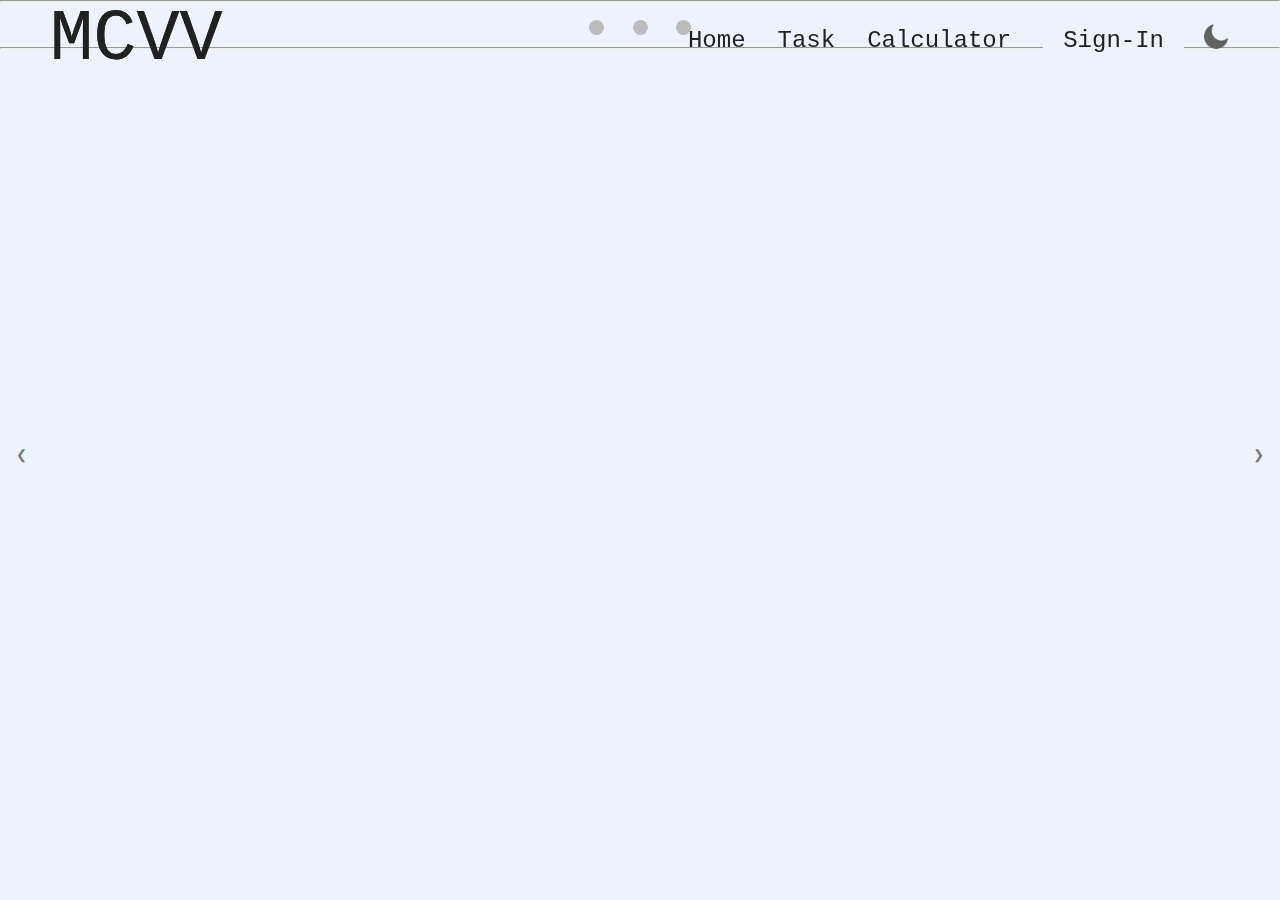
==== slideshow.html @ 5df7d218 "Initial commit" ====
<!DOCTYPE html>
<html lang="en">
	<head>
		<meta charset="UTF-8">
		<meta http-equiv="X-UA-Compatible" content="IE=edge">
		<meta name="viewport" content="width=device-width, initial-scale=1.0">
		<title>MCVV</title>

		<link rel="stylesheet" href="./css/main.css">
		<link rel="stylesheet" href="./css/modules/slideshow.css">
		<script type="module" src="./js/main.js"></script>
	</head>
	<body>
		<header>
			<nav class="navbar">
				<div class="navbar__container">
					<a href="./index.html" id="navbar__logo">
					MCVV</a>
					<div class="navbar__toggle" id="mobile-menu">
						<span class="bar"></span> <span class="bar"></span>
						<span class="bar"></span>
					</div>
					<ul class="navbar__menu">
						<li class="navbar__item">
							<a href="./index.html" class="navbar__links">
								<div>Home</div>
							</a>
						</li>
						<li class="navbar__item">
							<a href="./task-list.html" class="navbar__links">
								<div>Task</div>
							</a>
						</li>
						<li class="navbar__item">
							<a href="./calculator.html" class="navbar__links">
								<div>Calculator</div>
							</a>
						</li>
						<li class="navbar__button">
							<a href="./sign-in.html" class="navbar__button-sign">
								<div>Sign-In</div>
							</a>
						</li>
						<div class="theme__container">
							<img src="./assets/icons/moon.png" id="icon">
						</div>
					</ul>
				</div>
			</nav>
		</header>

		<hr>

		<main>

			<!-- Slideshow section -->

			<section class="slideshow__container">				
				
				<figure class="slideshow__images fade">
					<div class="slideshow__image--number"> 
						<div class="number__white"> 1 / 3 </div>
					</div>
					<img src="./assets/images/1200px/domie-sharpin-eRgFlbnzb48-unsplash.jpg" 
					style="width:100%">
					<figcaption class="slideshow__figcaption">Domie Sharpin, Unsplash</figcaption>
				</figure>

				<figure class="slideshow__images fade">
					<div class="slideshow__image--number"> 
						<div class="number__white"> 2 / 3 </div>
					</div>
					<img src="./assets/images/1200px/joe-burr-cqdC7nVkgdE-unsplash.jpg" 
					style="width:100%">
					<figcaption class="slideshow__figcaption">Joe Burr, Unsplash</figcaption>
				</figure>

				<figure class="slideshow__images fade">
					<div class="slideshow__image--number"> 
						<div class="number__black"> 3 / 3 </div>
					</div>	
					<img src="./assets/images/1200px/wolfgang-hasselmann-Jo0YFmHBxw4-unsplash.jpg" 
					style="width:100%">
					<figcaption class="slideshow__figcaption">Wolfgang Hasselmann, Unsplash</figcaption>
				</figure>

			</section>

			<!-- Next & previous buttons -->
			<button class="previous" onclick="plusSlides(-1)">&#10094;</button>
			<button class="next" onclick="plusSlides(1)">&#10095;</button>

			<!-- <button class="previous">&#10094;</button>
			<button class="next">&#10095;</button> -->
			
				<!-- The dots/circles -->			
			<div style="text-align:center">
				<span class="dot" onclick="currentSlide(1)"></span>
				<span class="dot" onclick="currentSlide(2)"></span>
				<span class="dot" onclick="currentSlide(3)"></span>
			</div>

			<!-- <div style="text-align:center">
				<span class="dot"></span>
				<span class="dot"></span>
				<span class="dot"></span>
			</div> -->
			<hr>

		</main>

		<footer></footer>
	</body>
</html>
---- css/main.css ----
@import './variables.css';
@import './reset.css';
@import './base.css';

@import './modules/footer.css';
@import './modules/header.css';
---- css/modules/slideshow.css ----
.slideshow__container {
	max-width: 1000px;
  	position: relative;
  	margin: auto;
}

/* Images, hidden by default */
.slideshow__images {
	display: none;
	text-align: center;
}

/* Image number 1 / 3 & Figcaption */
.slideshow__image--number {
	font-size: 1rem;
	padding: 8px 12px;
	position: absolute;
	top: 10;
}

.number__white {
	color: #f2f2f2;
}

.number__black {
	color: #000;
}

.slideshow__figcaption {
	color: #f2f2f2;
	font-size: 1rem;
	padding: 8px 12px;
	/* position: absolute; */
	text-align: center;
}

/* Next & previous buttons */
.previous, .next {
	cursor: pointer;
	position: absolute;
	top: 50%;
	width: auto;
	margin-top: -22px;
	padding: 16px;
	color: #000;
	font-weight: bold;
	font-size: 18px;
	transition: 0.6s ease;
	border-radius: 0 5px 5px 0;
	user-select: none;
	opacity: 0.5;
}
 
.previous {
	left: 0;
}

.next {
	right: 0;
	border-radius: 5px 0 0 5px;
}

.previous:hover, .next:hover {
	background-color: rgba(0,0,0,0.8);
}

/* The dots/bullets/indicators */
.dot {
	cursor: pointer;
	height: 15px;
	width: 15px;
	margin: 0 2px;
	background-color: #bbb;
	border-radius: 50%;
	display: inline-block;
	transition: background-color 0.6s ease;
}

.active, .dot:hover {
	background-color: #717171;
}

/* Fading animation */
.fade {
	animation-name: fade;
	animation-duration: 1.5s;
}

@keyframes fade {
	from {opacity: .4}
	to {opacity: 1}
}
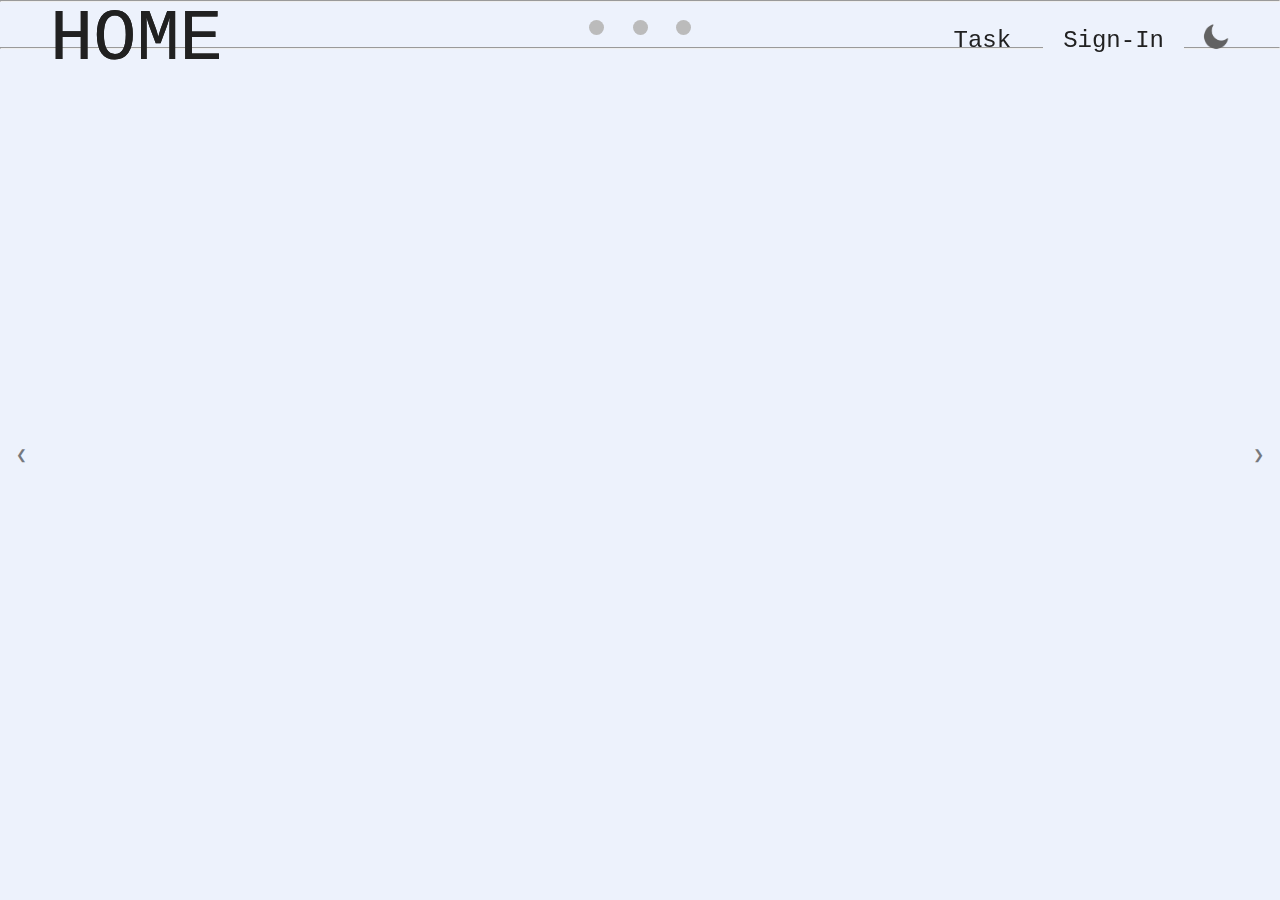
==== commit 4d587efe: "Changed logo to home, removed list items" ====
--- a/slideshow.html
+++ b/slideshow.html
@@ -15,25 +15,20 @@
 			<nav class="navbar">
 				<div class="navbar__container">
 					<a href="./index.html" id="navbar__logo">
-					MCVV</a>
+					HOME</a>
 					<div class="navbar__toggle" id="mobile-menu">
 						<span class="bar"></span> <span class="bar"></span>
 						<span class="bar"></span>
 					</div>
 					<ul class="navbar__menu">
-						<li class="navbar__item">
+						<!-- <li class="navbar__item">
 							<a href="./index.html" class="navbar__links">
 								<div>Home</div>
 							</a>
-						</li>
+						</li> -->
 						<li class="navbar__item">
 							<a href="./task-list.html" class="navbar__links">
 								<div>Task</div>
-							</a>
-						</li>
-						<li class="navbar__item">
-							<a href="./calculator.html" class="navbar__links">
-								<div>Calculator</div>
 							</a>
 						</li>
 						<li class="navbar__button">
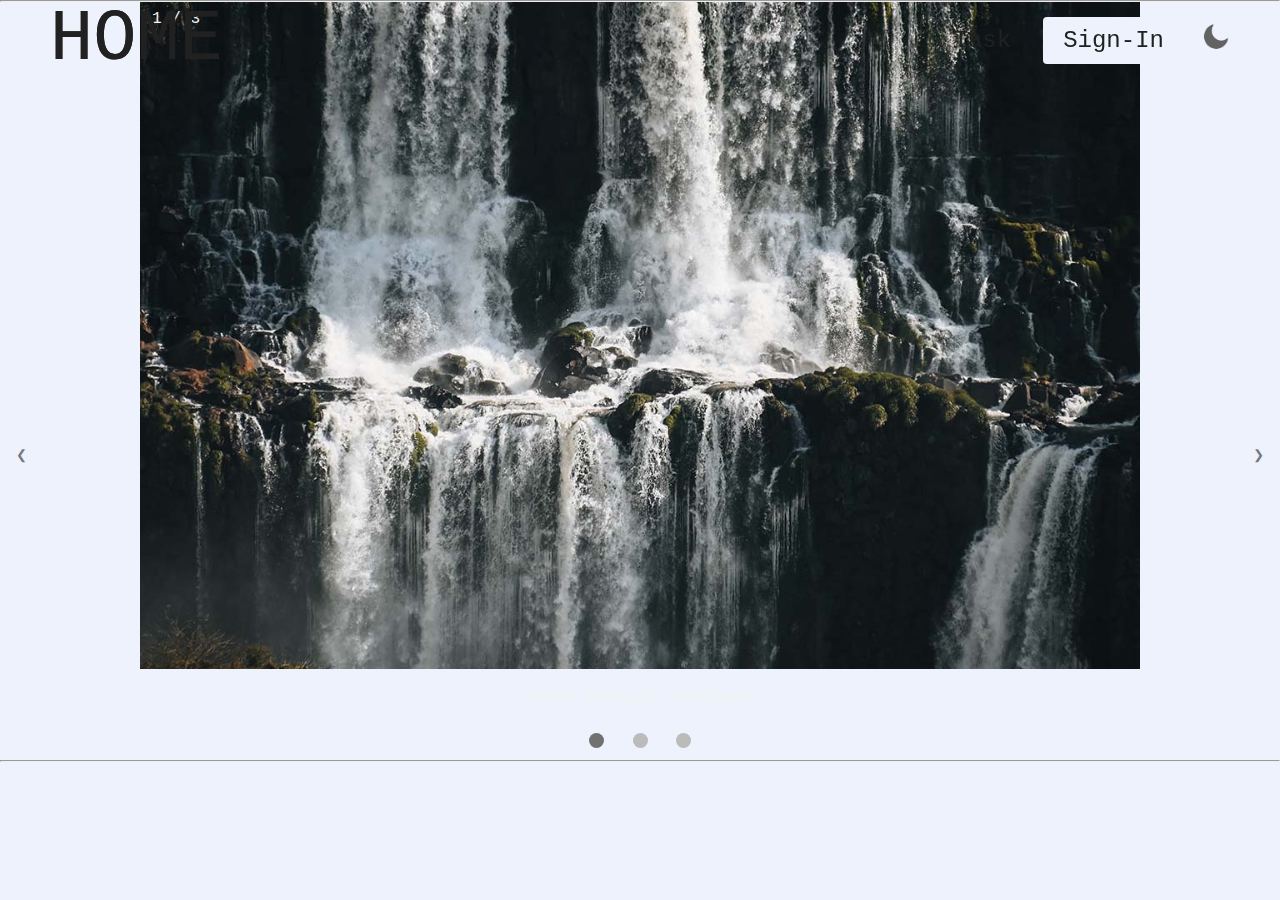
==== commit fcf67758: "added slideshow" ====
--- a/slideshow.html
+++ b/slideshow.html
@@ -56,8 +56,7 @@
 					<div class="slideshow__image--number"> 
 						<div class="number__white"> 1 / 3 </div>
 					</div>
-					<img src="./assets/images/1200px/domie-sharpin-eRgFlbnzb48-unsplash.jpg" 
-					style="width:100%">
+					<img src="./assets/images/1200px/domie-sharpin-eRgFlbnzb48-unsplash.jpg">
 					<figcaption class="slideshow__figcaption">Domie Sharpin, Unsplash</figcaption>
 				</figure>
 
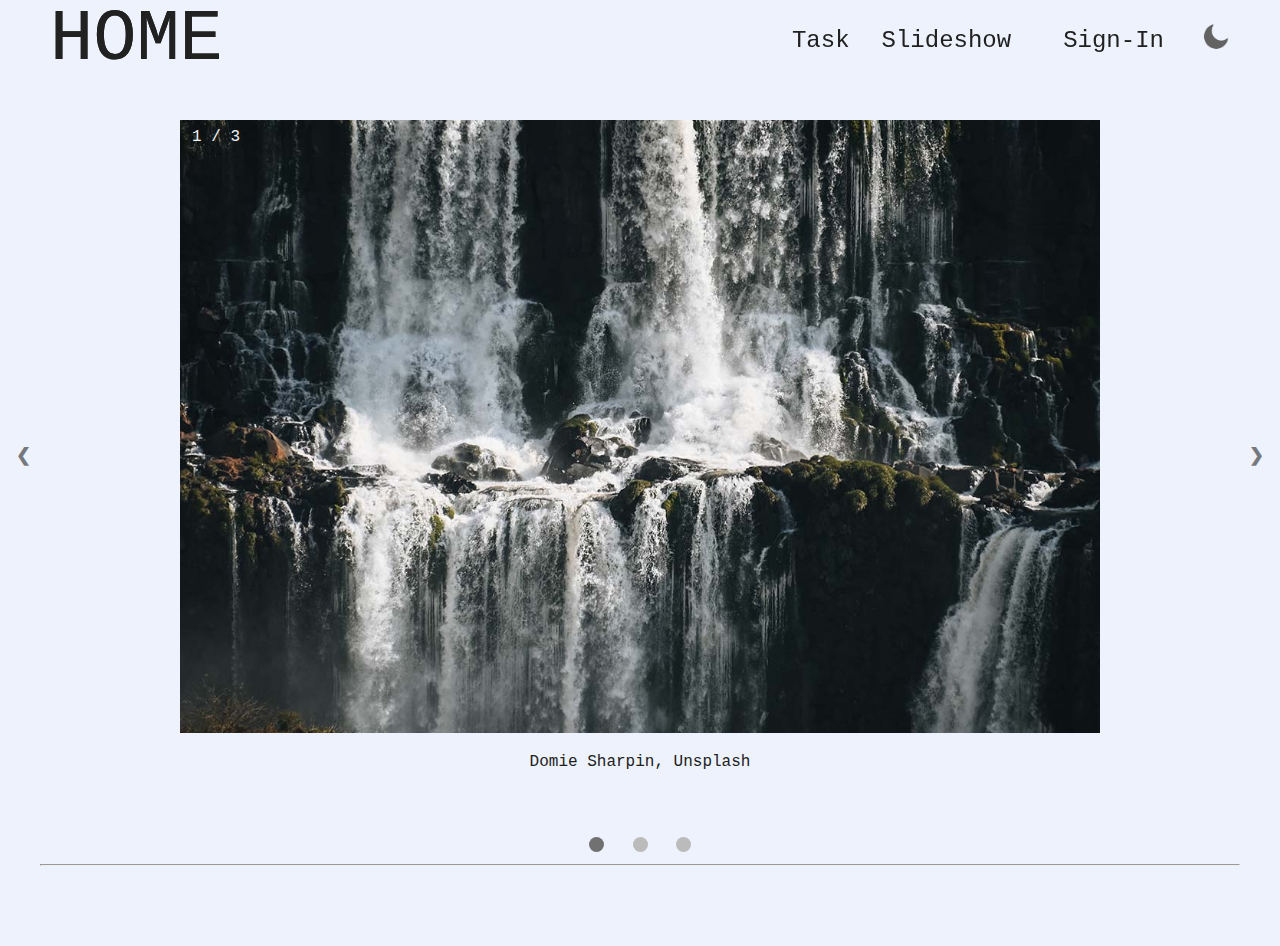
==== commit 470151dd: "fixed slideshow errors, more customize will come" ====
--- a/slideshow.html
+++ b/slideshow.html
@@ -9,6 +9,7 @@
 		<link rel="stylesheet" href="./css/main.css">
 		<link rel="stylesheet" href="./css/modules/slideshow.css">
 		<script type="module" src="./js/main.js"></script>
+		<!-- <script type="module" src="./js/modules/slideshow.js"></script> -->
 	</head>
 	<body>
 		<header>
@@ -31,6 +32,11 @@
 								<div>Task</div>
 							</a>
 						</li>
+						<li class="navbar__item">
+							<a href="./slideshow.html" class="navbar__links">
+								<div>Slideshow</div>
+							</a>
+						</li>
 						<li class="navbar__button">
 							<a href="./sign-in.html" class="navbar__button-sign">
 								<div>Sign-In</div>
@@ -43,8 +49,6 @@
 				</div>
 			</nav>
 		</header>
-
-		<hr>
 
 		<main>
 
@@ -64,8 +68,7 @@
 					<div class="slideshow__image--number"> 
 						<div class="number__white"> 2 / 3 </div>
 					</div>
-					<img src="./assets/images/1200px/joe-burr-cqdC7nVkgdE-unsplash.jpg" 
-					style="width:100%">
+					<img src="./assets/images/1200px/joe-burr-cqdC7nVkgdE-unsplash.jpg">
 					<figcaption class="slideshow__figcaption">Joe Burr, Unsplash</figcaption>
 				</figure>
 
@@ -73,8 +76,7 @@
 					<div class="slideshow__image--number"> 
 						<div class="number__black"> 3 / 3 </div>
 					</div>	
-					<img src="./assets/images/1200px/wolfgang-hasselmann-Jo0YFmHBxw4-unsplash.jpg" 
-					style="width:100%">
+					<img src="./assets/images/1200px/wolfgang-hasselmann-Jo0YFmHBxw4-unsplash.jpg">
 					<figcaption class="slideshow__figcaption">Wolfgang Hasselmann, Unsplash</figcaption>
 				</figure>
 
@@ -94,11 +96,8 @@
 				<span class="dot" onclick="currentSlide(3)"></span>
 			</div>
 
-			<!-- <div style="text-align:center">
-				<span class="dot"></span>
-				<span class="dot"></span>
-				<span class="dot"></span>
-			</div> -->
+			<script src="./js/modules/slideshow.js"></script>
+
 			<hr>
 
 		</main>
--- a/css/main.css
+++ b/css/main.css
@@ -1,5 +1,6 @@
 @import './variables.css';
 @import './reset.css';
+@import './fonts.css';
 @import './base.css';
 
 @import './modules/footer.css';
--- a/css/modules/slideshow.css
+++ b/css/modules/slideshow.css
@@ -6,8 +6,9 @@
 
 /* Images, hidden by default */
 .slideshow__images {
+	margin: 2.5rem;
 	display: none;
-	text-align: center;
+	/* text-align: center; */
 }
 
 /* Image number 1 / 3 & Figcaption */
@@ -27,7 +28,7 @@
 }
 
 .slideshow__figcaption {
-	color: #f2f2f2;
+	color: var(--secondary-color);
 	font-size: 1rem;
 	padding: 8px 12px;
 	/* position: absolute; */
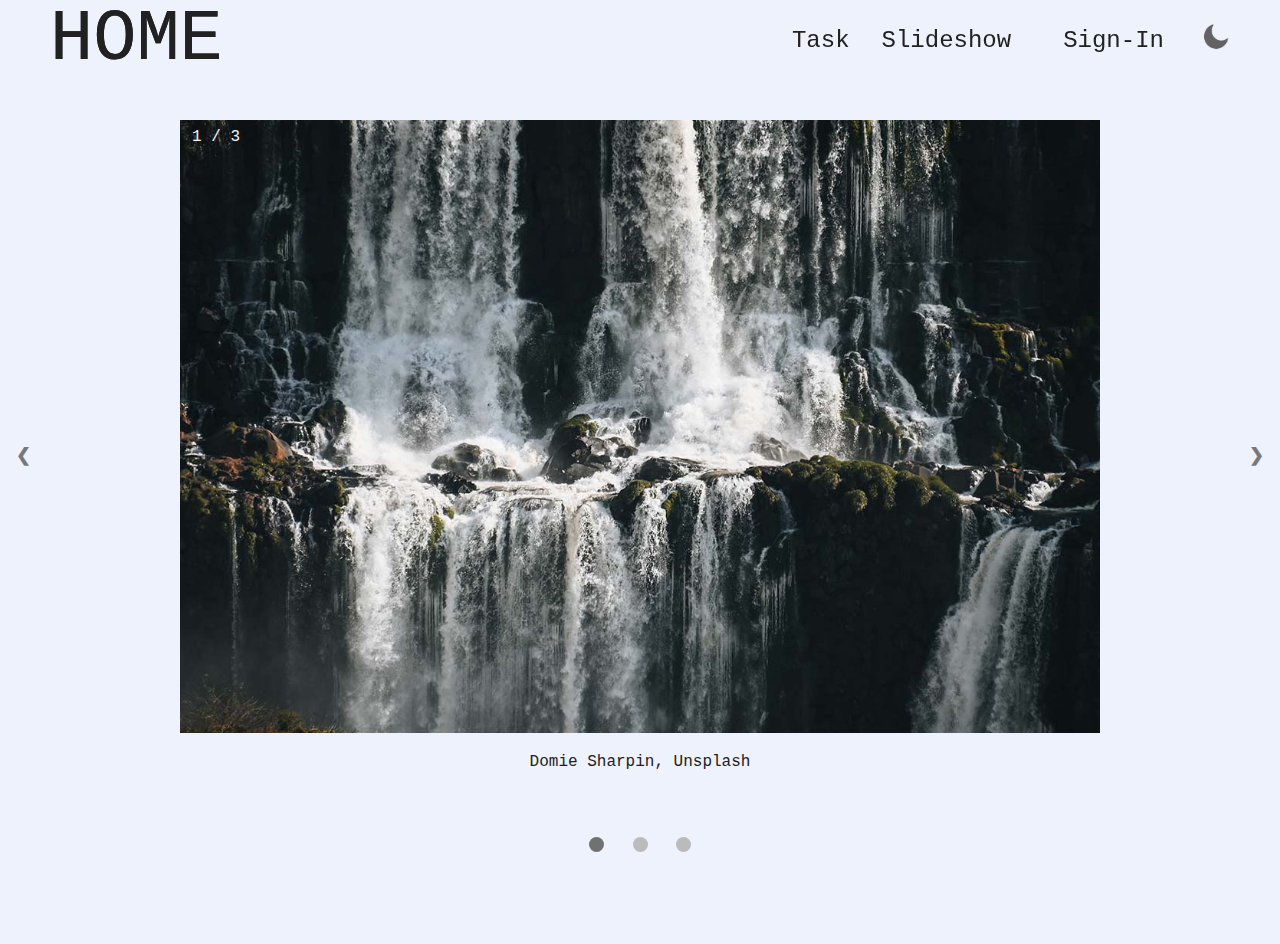
==== commit 7fcd318b: "estetic changes" ====
--- a/slideshow.html
+++ b/slideshow.html
@@ -85,11 +85,8 @@
 			<!-- Next & previous buttons -->
 			<button class="previous" onclick="plusSlides(-1)">&#10094;</button>
 			<button class="next" onclick="plusSlides(1)">&#10095;</button>
-
-			<!-- <button class="previous">&#10094;</button>
-			<button class="next">&#10095;</button> -->
 			
-				<!-- The dots/circles -->			
+			<!-- The dots/circles -->			
 			<div style="text-align:center">
 				<span class="dot" onclick="currentSlide(1)"></span>
 				<span class="dot" onclick="currentSlide(2)"></span>
@@ -98,8 +95,6 @@
 
 			<script src="./js/modules/slideshow.js"></script>
 
-			<hr>
-
 		</main>
 
 		<footer></footer>
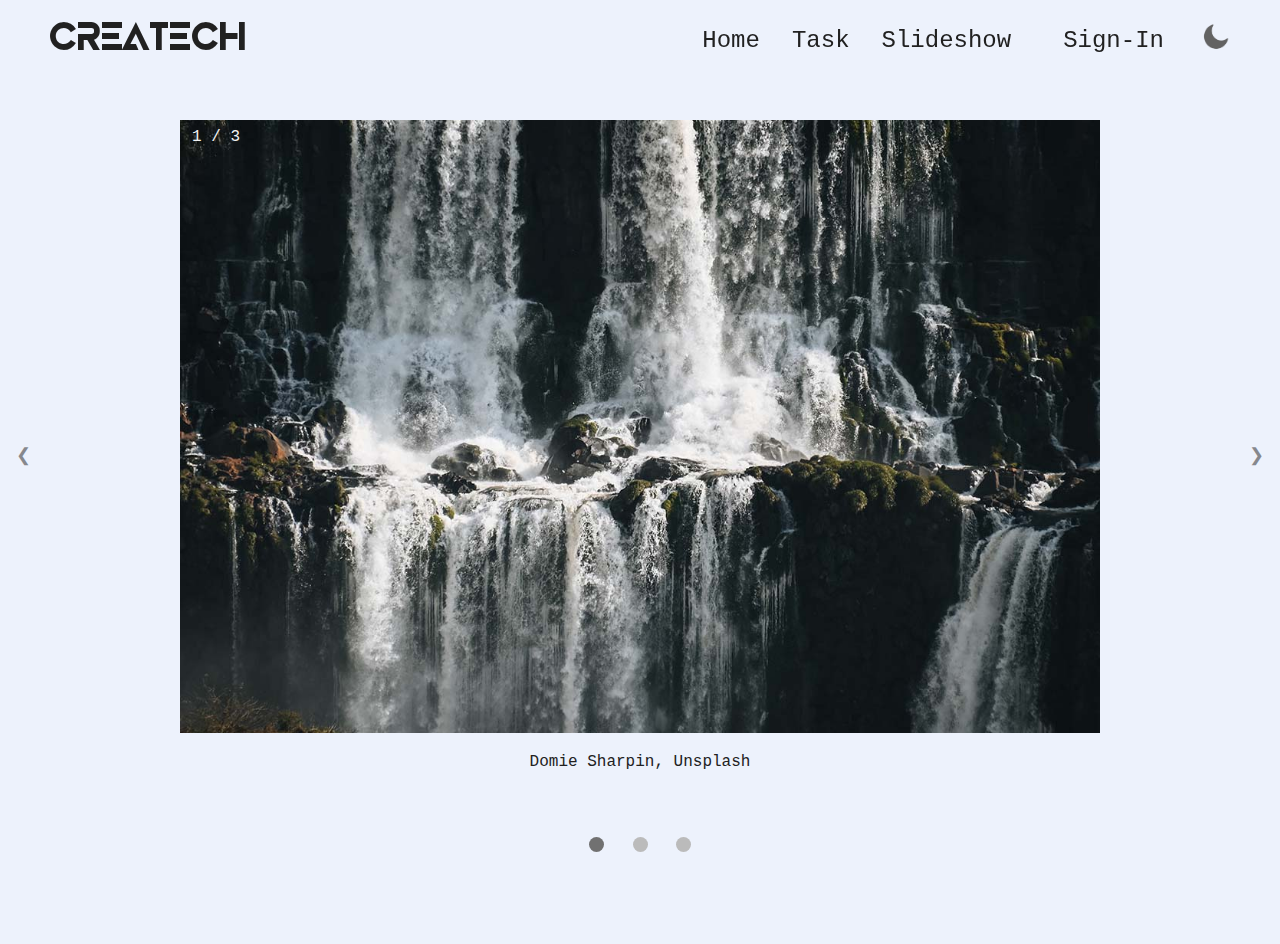
==== commit 45f5e441: "changes in logo and home, replaced slideshow js" ====
--- a/slideshow.html
+++ b/slideshow.html
@@ -4,29 +4,28 @@
 		<meta charset="UTF-8">
 		<meta http-equiv="X-UA-Compatible" content="IE=edge">
 		<meta name="viewport" content="width=device-width, initial-scale=1.0">
-		<title>MCVV</title>
+		<title>CREATECH</title>
 
 		<link rel="stylesheet" href="./css/main.css">
 		<link rel="stylesheet" href="./css/modules/slideshow.css">
 		<script type="module" src="./js/main.js"></script>
-		<!-- <script type="module" src="./js/modules/slideshow.js"></script> -->
 	</head>
 	<body>
 		<header>
 			<nav class="navbar">
 				<div class="navbar__container">
 					<a href="./index.html" id="navbar__logo">
-					HOME</a>
+					CREATECH</a>
 					<div class="navbar__toggle" id="mobile-menu">
 						<span class="bar"></span> <span class="bar"></span>
 						<span class="bar"></span>
 					</div>
 					<ul class="navbar__menu">
-						<!-- <li class="navbar__item">
+						<li class="navbar__item">
 							<a href="./index.html" class="navbar__links">
 								<div>Home</div>
 							</a>
-						</li> -->
+						</li>
 						<li class="navbar__item">
 							<a href="./task-list.html" class="navbar__links">
 								<div>Task</div>
@@ -56,7 +55,7 @@
 
 			<section class="slideshow__container">				
 				
-				<figure class="slideshow__images fade">
+				<figure class="slideshow__images slideshow__images--active fade ">
 					<div class="slideshow__image--number"> 
 						<div class="number__white"> 1 / 3 </div>
 					</div>
@@ -82,18 +81,14 @@
 
 			</section>
 
-			<!-- Next & previous buttons -->
-			<button class="previous" onclick="plusSlides(-1)">&#10094;</button>
-			<button class="next" onclick="plusSlides(1)">&#10095;</button>
-			
-			<!-- The dots/circles -->			
-			<div style="text-align:center">
-				<span class="dot" onclick="currentSlide(1)"></span>
-				<span class="dot" onclick="currentSlide(2)"></span>
-				<span class="dot" onclick="currentSlide(3)"></span>
+			<button class="previous">&#10094;</button>
+			<button class="next">&#10095;</button>
+
+			<div class="dot__container">
+				<span class="dot dot--active"></span>
+				<span class="dot"></span>
+				<span class="dot"></span>
 			</div>
-
-			<script src="./js/modules/slideshow.js"></script>
 
 		</main>
 
--- a/css/modules/slideshow.css
+++ b/css/modules/slideshow.css
@@ -9,6 +9,10 @@
 	margin: 2.5rem;
 	display: none;
 	/* text-align: center; */
+}
+
+.slideshow__images--active {
+	display: block;
 }
 
 /* Image number 1 / 3 & Figcaption */
@@ -37,14 +41,13 @@
 
 /* Next & previous buttons */
 .previous, .next {
+	color: var(--secondary-color);
 	cursor: pointer;
 	position: absolute;
 	top: 50%;
 	width: auto;
 	margin-top: -22px;
 	padding: 16px;
-	color: #000;
-	font-weight: bold;
 	font-size: 18px;
 	transition: 0.6s ease;
 	border-radius: 0 5px 5px 0;
@@ -62,10 +65,15 @@
 }
 
 .previous:hover, .next:hover {
-	background-color: rgba(0,0,0,0.8);
+	/* background-color: rgba(0,0,0,0.8); */
+	background-color: var(--secondary-color);
 }
 
 /* The dots/bullets/indicators */
+.dot__container {
+	text-align: center;
+}
+
 .dot {
 	cursor: pointer;
 	height: 15px;
@@ -77,7 +85,7 @@
 	transition: background-color 0.6s ease;
 }
 
-.active, .dot:hover {
+.dot--active, .dot:hover {
 	background-color: #717171;
 }
 
